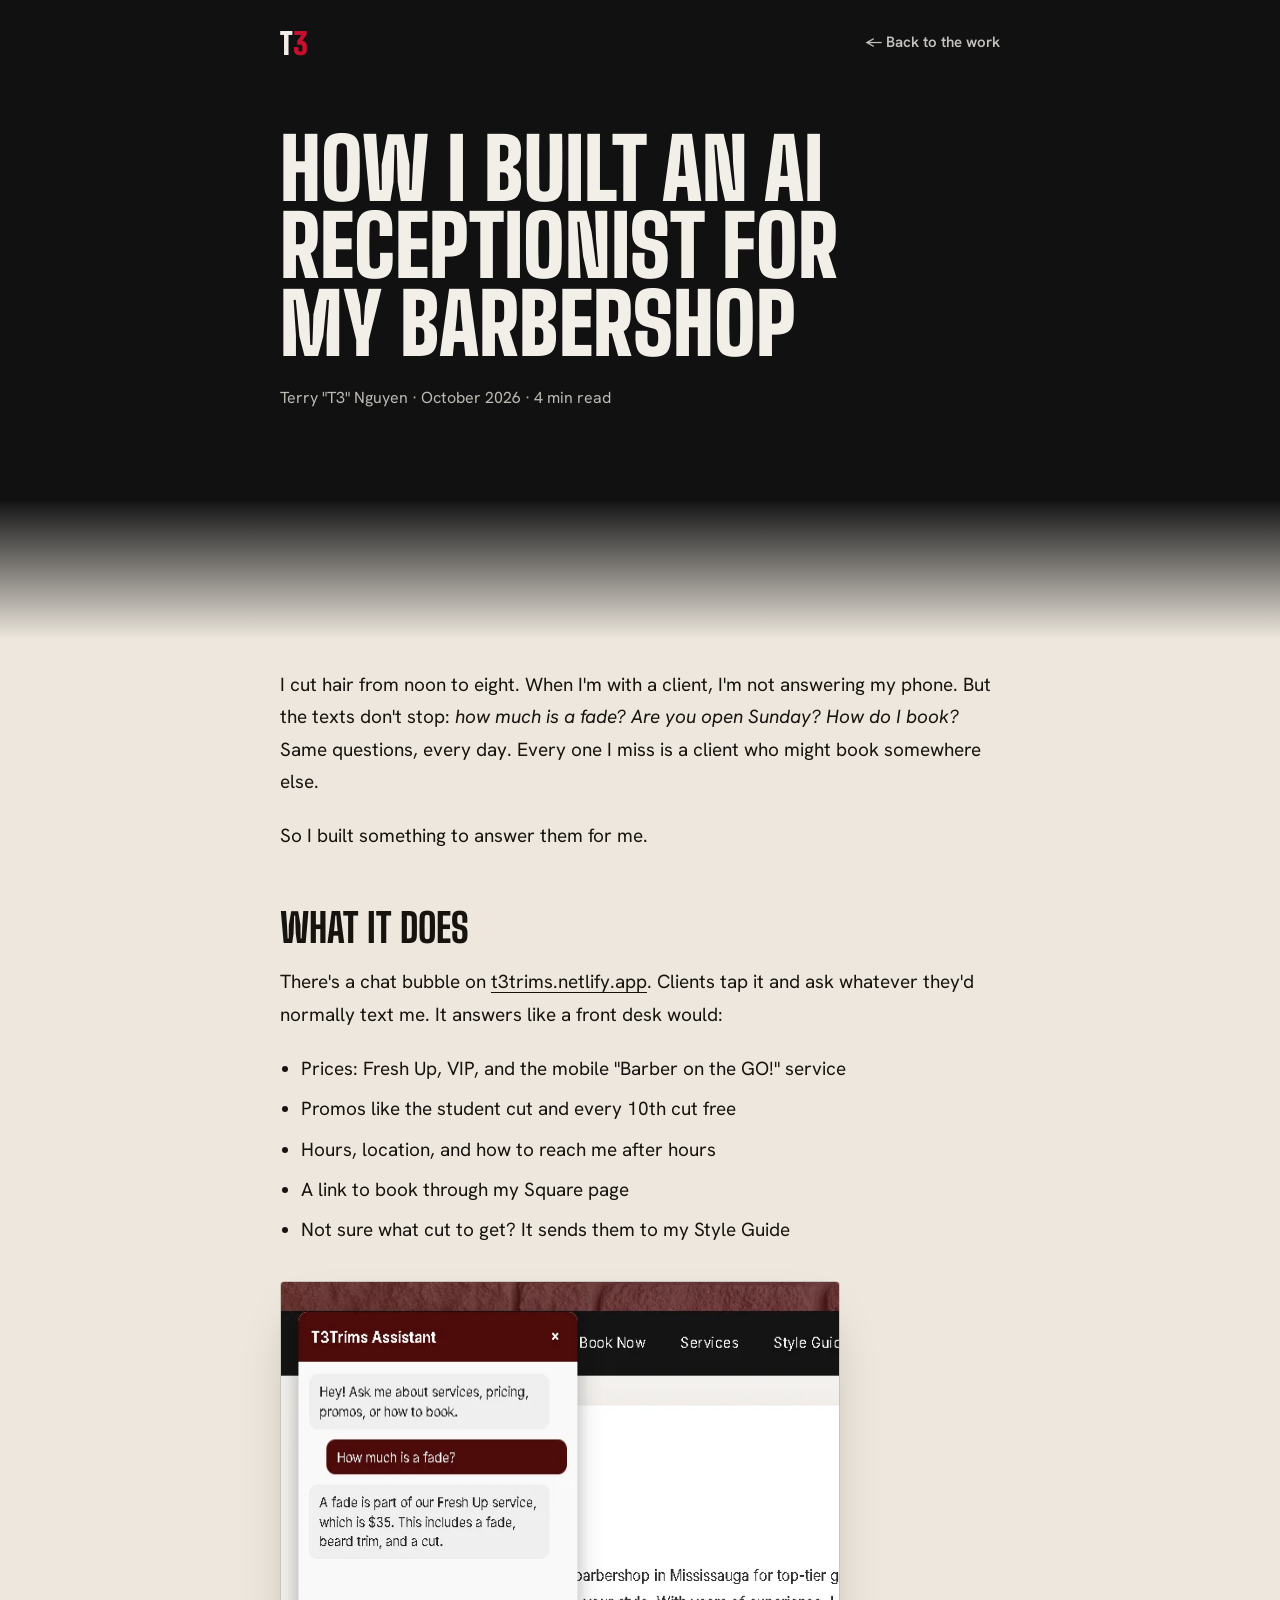
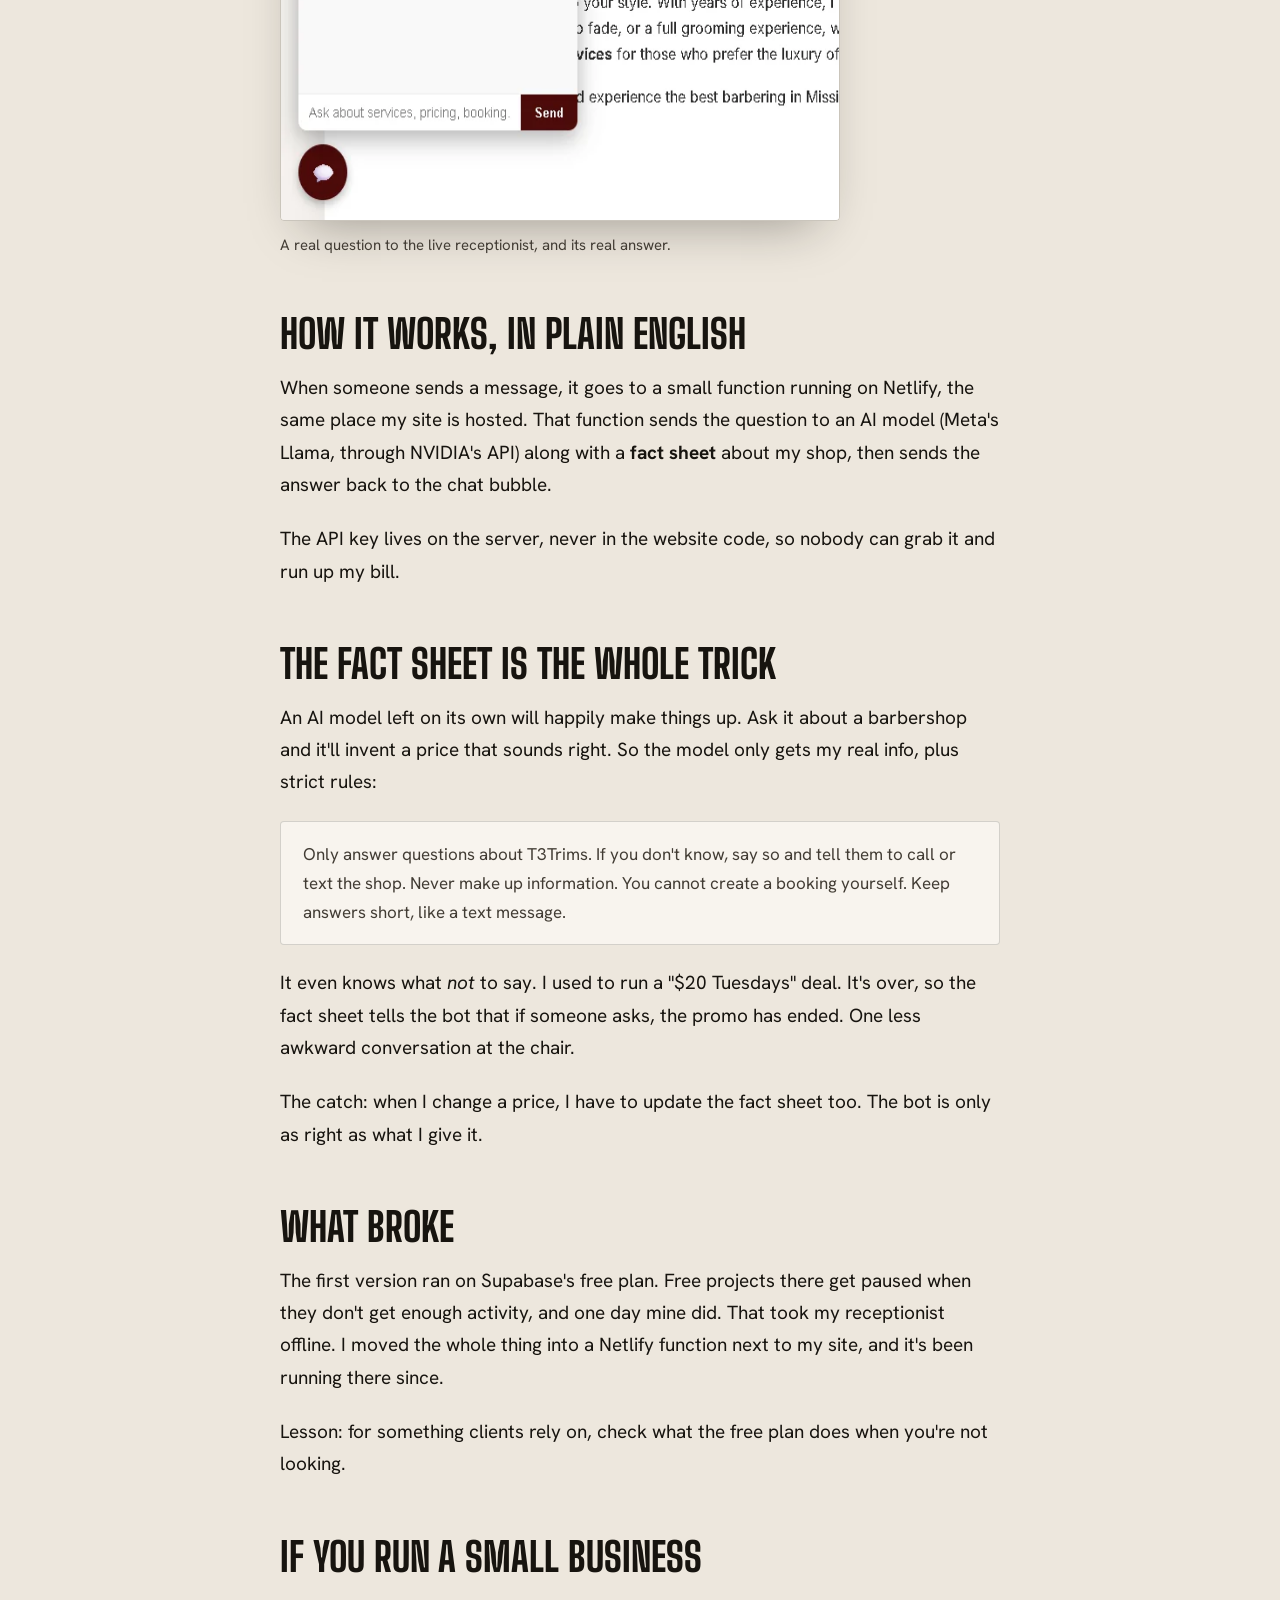
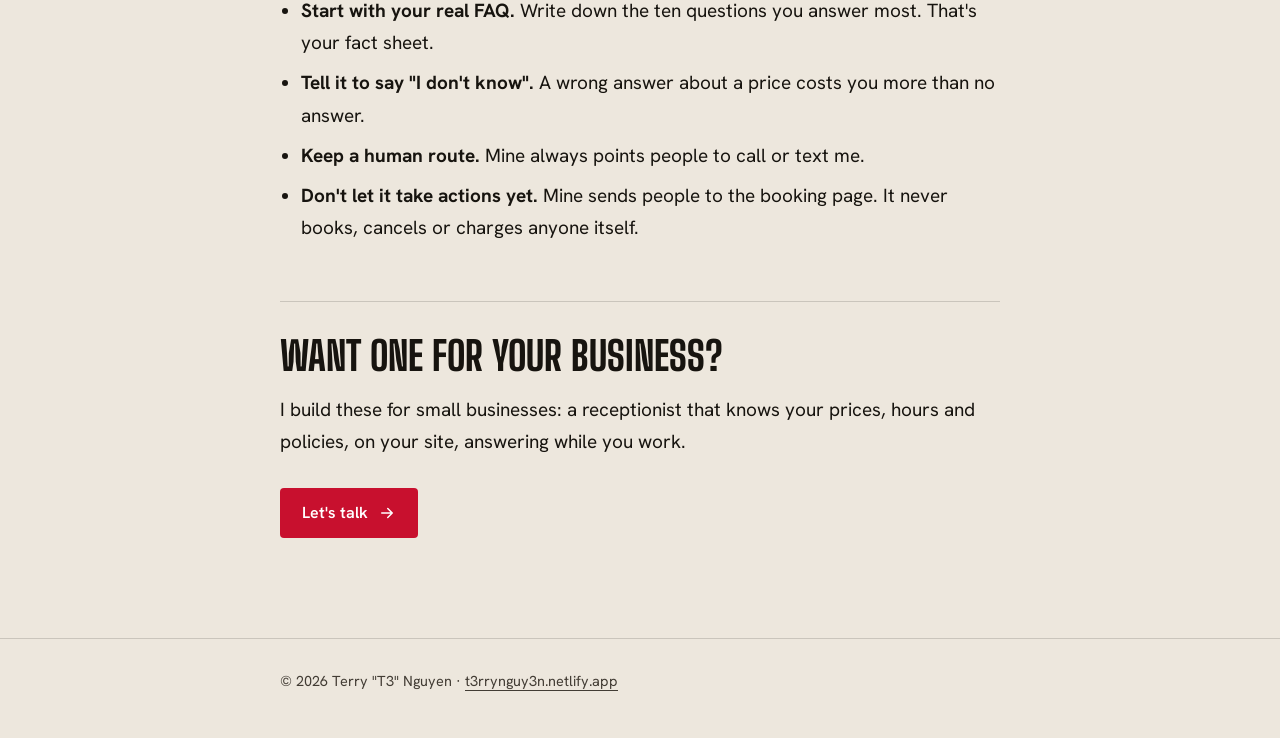
==== posts/ai-receptionist.html @ 87690758 "Add blog post: How I built an AI receptionist for my barbershop" ====
<!DOCTYPE html>
<html lang="en">
<head>
<meta charset="UTF-8">
<meta name="viewport" content="width=device-width, initial-scale=1.0">
<title>How I built an AI receptionist for my barbershop | T3</title>
<meta name="description" content="A barber's walkthrough of the AI chat receptionist on T3Trims: what it does, how it works, what broke, and what I'd tell another small business.">
<meta name="theme-color" content="#111112">
<meta property="og:title" content="How I built an AI receptionist for my barbershop">
<meta property="og:description" content="What it does, how it works, what broke, and what I'd tell another small business.">
<meta property="og:image" content="https://t3rrynguy3n.netlify.app/images/t3trims-chat.webp">
<meta property="og:type" content="article">
<meta property="og:url" content="https://t3rrynguy3n.netlify.app/posts/ai-receptionist.html">
<link rel="preconnect" href="https://fonts.googleapis.com">
<link rel="preconnect" href="https://fonts.gstatic.com" crossorigin>
<link href="https://fonts.googleapis.com/css2?family=Big+Shoulders+Display:wght@800;900&family=Hanken+Grotesk:wght@400;600;700&display=swap" rel="stylesheet">
<style>
  :root {
    --g8: #111112; --g6: #353639; --g0: #ede7dd;
    --ink-light: #f2efe9; --ink-light-2: #bdbab4; --ink-dark: #17140f; --ink-dark-2: #423c34;
    --red: #c8102e; --red-hover: #a50d26; --steel-dark: rgba(23,20,15,0.16);
    --display: "Big Shoulders Display", "Arial Narrow", sans-serif;
    --body: "Hanken Grotesk", system-ui, sans-serif;
  }
  * { box-sizing: border-box; margin: 0; padding: 0; }
  body { font: 19px/1.7 var(--body); background: var(--g0); color: var(--ink-dark); -webkit-font-smoothing: antialiased; caret-color: var(--red); }
  ::selection { background: var(--red); color: #fff; }
  a { color: inherit; text-underline-offset: 4px; text-decoration-thickness: 1px; }
  a:hover { color: var(--red); }
  :focus-visible { outline: 2px solid var(--red); outline-offset: 3px; border-radius: 2px; }
  .wrap { width: min(720px, 100% - 40px); margin: 0 auto; }

  header { background: var(--g8); color: var(--ink-light); padding: 28px 0 88px; position: relative; }
  header::after { content: ""; position: absolute; left: 0; right: 0; bottom: -140px; height: 140px; background: linear-gradient(var(--g8), var(--g0)); }
  .bar { display: flex; justify-content: space-between; align-items: center; margin-bottom: 72px; }
  .mark { font: 900 30px/1 var(--display); text-decoration: none; }
  .mark span { color: var(--red); }
  .back { font-size: 15px; font-weight: 600; text-decoration: none; opacity: .8; }
  .back:hover { opacity: 1; color: var(--ink-light); }
  h1 { font: 900 clamp(46px, 8vw, 84px)/0.92 var(--display); text-transform: uppercase; text-wrap: balance; }
  .meta { margin-top: 22px; font-size: 16px; color: var(--ink-light-2); }

  article { position: relative; z-index: 1; padding: 170px 0 100px; }
  article p { margin-bottom: 22px; max-width: 66ch; }
  article h2 { font: 800 clamp(30px, 4.4vw, 40px)/1 var(--display); text-transform: uppercase; margin: 56px 0 18px; }
  article ul { margin: 0 0 22px 1.1em; }
  article li { margin-bottom: 8px; }
  article strong { font-weight: 700; }
  figure { margin: 34px 0 40px; }
  figure img { display: block; width: 100%; max-width: 560px; border-radius: 4px; border: 1px solid var(--steel-dark); box-shadow: 0 24px 50px -24px rgba(23,20,15,.4); }
  figcaption { margin-top: 12px; font-size: 15px; color: var(--ink-dark-2); }
  blockquote { margin: 0 0 22px; padding: 18px 22px; background: #f8f4ee; border: 1px solid var(--steel-dark); border-radius: 4px; font-size: 17px; color: var(--ink-dark-2); }
  .cta { margin-top: 56px; padding-top: 34px; border-top: 1px solid var(--steel-dark); }
  .cta h2 { margin-top: 0; }
  .btn { display: inline-flex; align-items: center; gap: 10px; margin-top: 8px; font: 600 16px/1 var(--body); padding: 16px 22px; border-radius: 4px; text-decoration: none; background: var(--red); color: #fff; }
  .btn:hover { background: var(--red-hover); color: #fff; }
  svg.i { width: 18px; height: 18px; stroke: currentColor; fill: none; stroke-width: 2; stroke-linecap: round; stroke-linejoin: round; }
  footer { border-top: 1px solid var(--steel-dark); padding: 30px 0 44px; font-size: 14.5px; color: var(--ink-dark-2); }
  @media (max-width: 640px) { body { font-size: 18px; } header { padding-bottom: 60px; } .bar { margin-bottom: 52px; } }
</style>
</head>
<body>

<header>
  <div class="wrap">
    <div class="bar">
      <a class="mark" href="../">T<span>3</span></a>
      <a class="back" href="../#work">← Back to the work</a>
    </div>
    <h1>How I built an AI receptionist for my barbershop</h1>
    <p class="meta">Terry "T3" Nguyen · October 2026 · 4 min read</p>
  </div>
</header>

<main>
<article class="wrap">
  <p>I cut hair from noon to eight. When I'm with a client, I'm not answering my phone. But the texts don't stop: <em>how much is a fade? Are you open Sunday? How do I book?</em> Same questions, every day. Every one I miss is a client who might book somewhere else.</p>
  <p>So I built something to answer them for me.</p>

  <h2>What it does</h2>
  <p>There's a chat bubble on <a href="https://t3trims.netlify.app" target="_blank" rel="noopener">t3trims.netlify.app</a>. Clients tap it and ask whatever they'd normally text me. It answers like a front desk would:</p>
  <ul>
    <li>Prices: Fresh Up, VIP, and the mobile "Barber on the GO!" service</li>
    <li>Promos like the student cut and every 10th cut free</li>
    <li>Hours, location, and how to reach me after hours</li>
    <li>A link to book through my Square page</li>
    <li>Not sure what cut to get? It sends them to my Style Guide</li>
  </ul>
  <figure>
    <img src="../images/t3trims-chat.webp" alt="The T3Trims assistant answering &quot;How much is a fade?&quot; with: A fade is part of our Fresh Up service, which is $35." width="640" height="540">
    <figcaption>A real question to the live receptionist, and its real answer.</figcaption>
  </figure>

  <h2>How it works, in plain English</h2>
  <p>When someone sends a message, it goes to a small function running on Netlify, the same place my site is hosted. That function sends the question to an AI model (Meta's Llama, through NVIDIA's API) along with a <strong>fact sheet</strong> about my shop, then sends the answer back to the chat bubble.</p>
  <p>The API key lives on the server, never in the website code, so nobody can grab it and run up my bill.</p>

  <h2>The fact sheet is the whole trick</h2>
  <p>An AI model left on its own will happily make things up. Ask it about a barbershop and it'll invent a price that sounds right. So the model only gets my real info, plus strict rules:</p>
  <blockquote>Only answer questions about T3Trims. If you don't know, say so and tell them to call or text the shop. Never make up information. You cannot create a booking yourself. Keep answers short, like a text message.</blockquote>
  <p>It even knows what <em>not</em> to say. I used to run a "$20 Tuesdays" deal. It's over, so the fact sheet tells the bot that if someone asks, the promo has ended. One less awkward conversation at the chair.</p>
  <p>The catch: when I change a price, I have to update the fact sheet too. The bot is only as right as what I give it.</p>

  <h2>What broke</h2>
  <p>The first version ran on Supabase's free plan. Free projects there get paused when they don't get enough activity, and one day mine did. That took my receptionist offline. I moved the whole thing into a Netlify function next to my site, and it's been running there since.</p>
  <p>Lesson: for something clients rely on, check what the free plan does when you're not looking.</p>

  <h2>If you run a small business</h2>
  <ul>
    <li><strong>Start with your real FAQ.</strong> Write down the ten questions you answer most. That's your fact sheet.</li>
    <li><strong>Tell it to say "I don't know".</strong> A wrong answer about a price costs you more than no answer.</li>
    <li><strong>Keep a human route.</strong> Mine always points people to call or text me.</li>
    <li><strong>Don't let it take actions yet.</strong> Mine sends people to the booking page. It never books, cancels or charges anyone itself.</li>
  </ul>

  <div class="cta">
    <h2>Want one for your business?</h2>
    <p>I build these for small businesses: a receptionist that knows your prices, hours and policies, on your site, answering while you work.</p>
    <a class="btn" href="../#contact">Let's talk <svg class="i" viewBox="0 0 24 24"><path d="M5 12h14M13 6l6 6-6 6"/></svg></a>
  </div>
</article>
</main>

<footer>
  <div class="wrap">© 2026 Terry "T3" Nguyen · <a href="../">t3rrynguy3n.netlify.app</a></div>
</footer>

</body>
</html>
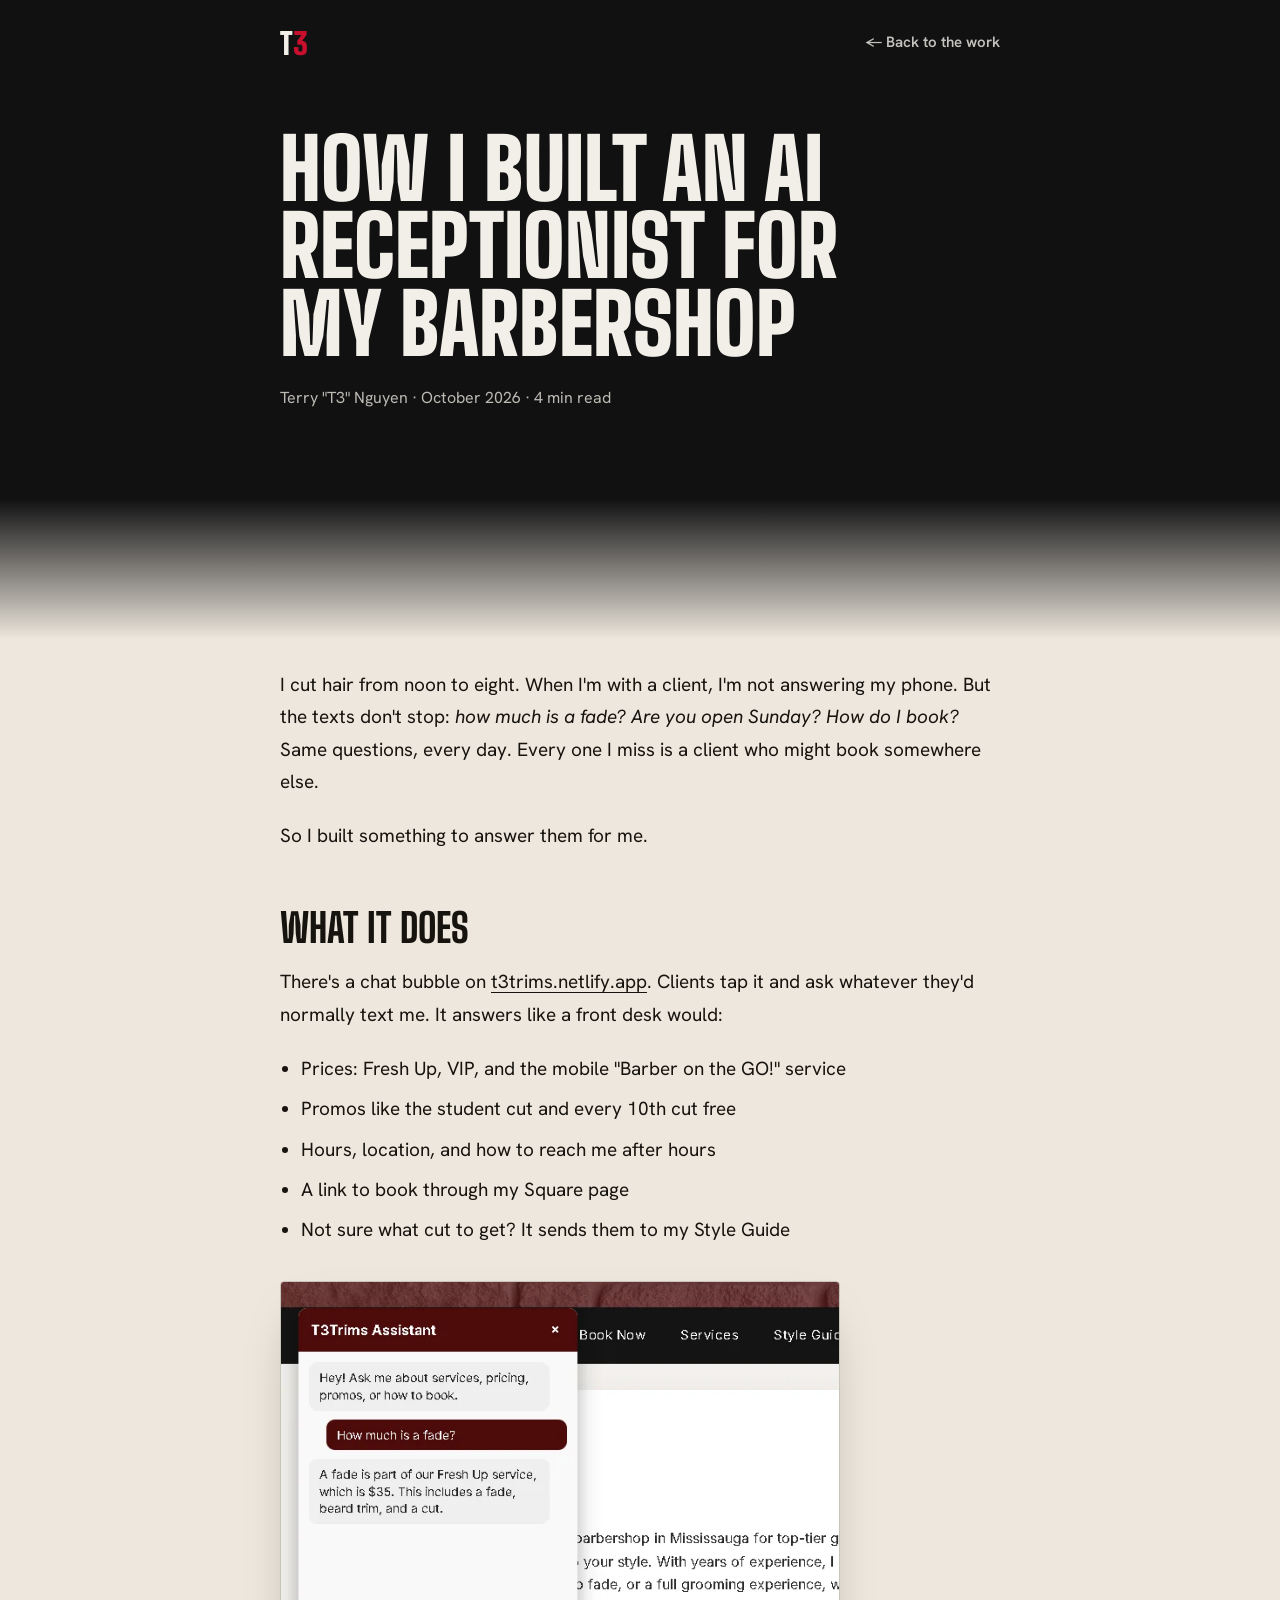
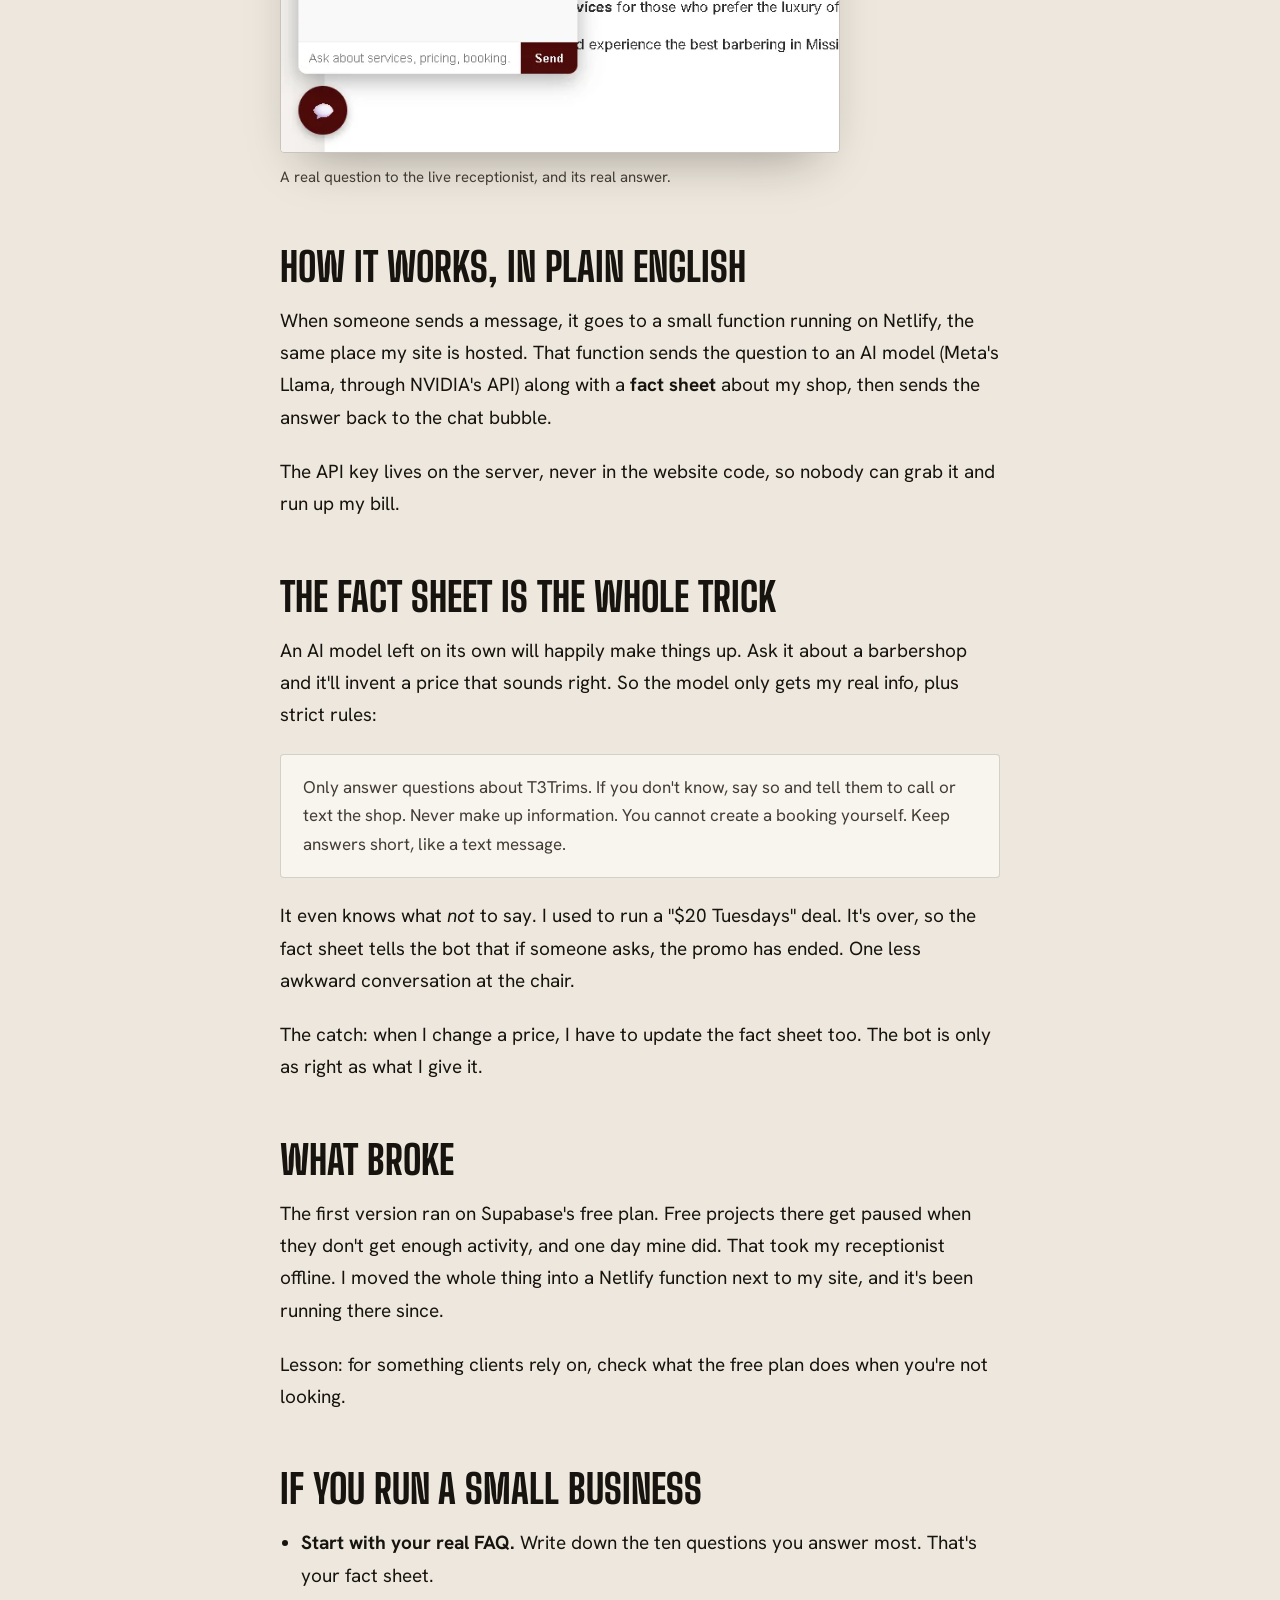
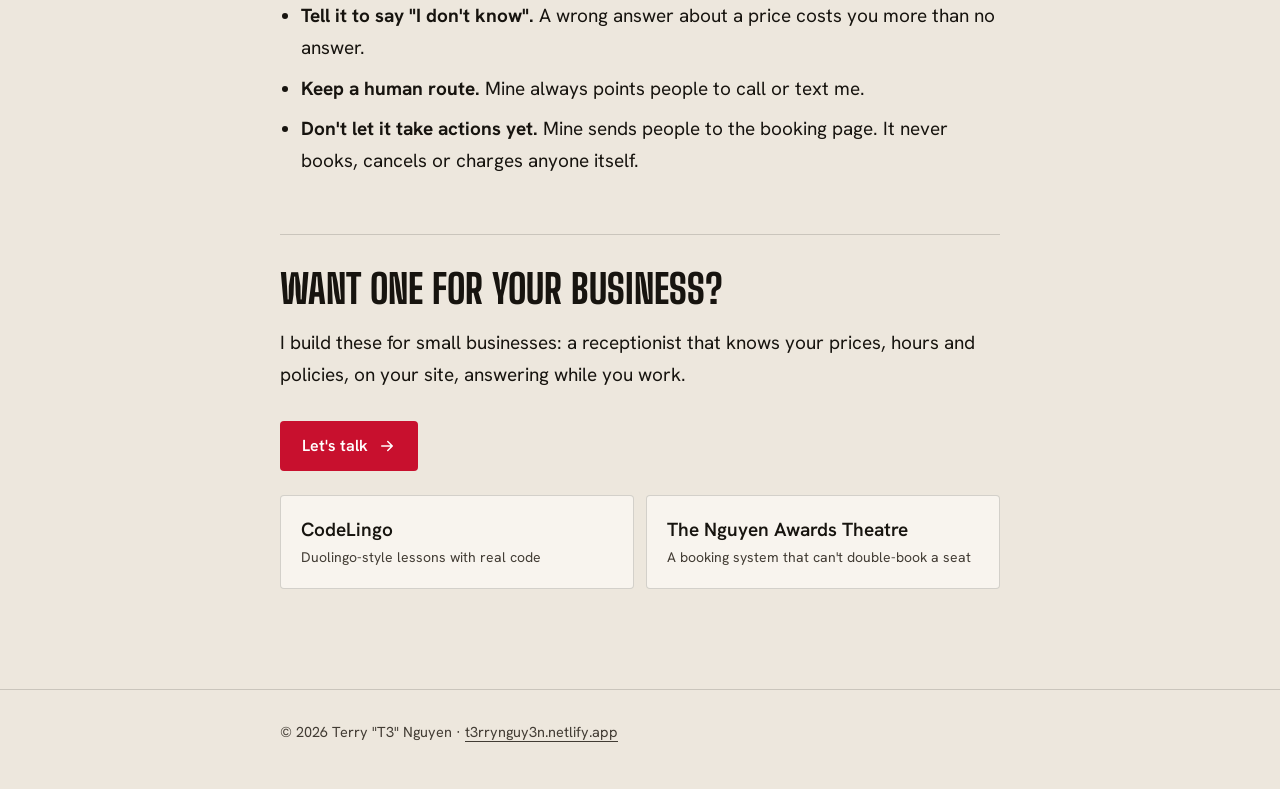
==== commit 880031ee: "Add CodeLingo and Theatre case studies; share post CSS Case study links on the work rows, cross-link" ====
--- a/posts/ai-receptionist.html
+++ b/posts/ai-receptionist.html
@@ -14,50 +14,7 @@
 <link rel="preconnect" href="https://fonts.googleapis.com">
 <link rel="preconnect" href="https://fonts.gstatic.com" crossorigin>
 <link href="https://fonts.googleapis.com/css2?family=Big+Shoulders+Display:wght@800;900&family=Hanken+Grotesk:wght@400;600;700&display=swap" rel="stylesheet">
-<style>
-  :root {
-    --g8: #111112; --g6: #353639; --g0: #ede7dd;
-    --ink-light: #f2efe9; --ink-light-2: #bdbab4; --ink-dark: #17140f; --ink-dark-2: #423c34;
-    --red: #c8102e; --red-hover: #a50d26; --steel-dark: rgba(23,20,15,0.16);
-    --display: "Big Shoulders Display", "Arial Narrow", sans-serif;
-    --body: "Hanken Grotesk", system-ui, sans-serif;
-  }
-  * { box-sizing: border-box; margin: 0; padding: 0; }
-  body { font: 19px/1.7 var(--body); background: var(--g0); color: var(--ink-dark); -webkit-font-smoothing: antialiased; caret-color: var(--red); }
-  ::selection { background: var(--red); color: #fff; }
-  a { color: inherit; text-underline-offset: 4px; text-decoration-thickness: 1px; }
-  a:hover { color: var(--red); }
-  :focus-visible { outline: 2px solid var(--red); outline-offset: 3px; border-radius: 2px; }
-  .wrap { width: min(720px, 100% - 40px); margin: 0 auto; }
-
-  header { background: var(--g8); color: var(--ink-light); padding: 28px 0 88px; position: relative; }
-  header::after { content: ""; position: absolute; left: 0; right: 0; bottom: -140px; height: 140px; background: linear-gradient(var(--g8), var(--g0)); }
-  .bar { display: flex; justify-content: space-between; align-items: center; margin-bottom: 72px; }
-  .mark { font: 900 30px/1 var(--display); text-decoration: none; }
-  .mark span { color: var(--red); }
-  .back { font-size: 15px; font-weight: 600; text-decoration: none; opacity: .8; }
-  .back:hover { opacity: 1; color: var(--ink-light); }
-  h1 { font: 900 clamp(46px, 8vw, 84px)/0.92 var(--display); text-transform: uppercase; text-wrap: balance; }
-  .meta { margin-top: 22px; font-size: 16px; color: var(--ink-light-2); }
-
-  article { position: relative; z-index: 1; padding: 170px 0 100px; }
-  article p { margin-bottom: 22px; max-width: 66ch; }
-  article h2 { font: 800 clamp(30px, 4.4vw, 40px)/1 var(--display); text-transform: uppercase; margin: 56px 0 18px; }
-  article ul { margin: 0 0 22px 1.1em; }
-  article li { margin-bottom: 8px; }
-  article strong { font-weight: 700; }
-  figure { margin: 34px 0 40px; }
-  figure img { display: block; width: 100%; max-width: 560px; border-radius: 4px; border: 1px solid var(--steel-dark); box-shadow: 0 24px 50px -24px rgba(23,20,15,.4); }
-  figcaption { margin-top: 12px; font-size: 15px; color: var(--ink-dark-2); }
-  blockquote { margin: 0 0 22px; padding: 18px 22px; background: #f8f4ee; border: 1px solid var(--steel-dark); border-radius: 4px; font-size: 17px; color: var(--ink-dark-2); }
-  .cta { margin-top: 56px; padding-top: 34px; border-top: 1px solid var(--steel-dark); }
-  .cta h2 { margin-top: 0; }
-  .btn { display: inline-flex; align-items: center; gap: 10px; margin-top: 8px; font: 600 16px/1 var(--body); padding: 16px 22px; border-radius: 4px; text-decoration: none; background: var(--red); color: #fff; }
-  .btn:hover { background: var(--red-hover); color: #fff; }
-  svg.i { width: 18px; height: 18px; stroke: currentColor; fill: none; stroke-width: 2; stroke-linecap: round; stroke-linejoin: round; }
-  footer { border-top: 1px solid var(--steel-dark); padding: 30px 0 44px; font-size: 14.5px; color: var(--ink-dark-2); }
-  @media (max-width: 640px) { body { font-size: 18px; } header { padding-bottom: 60px; } .bar { margin-bottom: 52px; } }
-</style>
+<link rel="stylesheet" href="post.css">
 </head>
 <body>
 
@@ -117,6 +74,10 @@
     <h2>Want one for your business?</h2>
     <p>I build these for small businesses: a receptionist that knows your prices, hours and policies, on your site, answering while you work.</p>
     <a class="btn" href="../#contact">Let's talk <svg class="i" viewBox="0 0 24 24"><path d="M5 12h14M13 6l6 6-6 6"/></svg></a>
+    <nav class="more" aria-label="More case studies">
+      <a href="codelingo.html">CodeLingo<span>Duolingo-style lessons with real code</span></a>
+      <a href="theatre.html">The Nguyen Awards Theatre<span>A booking system that can't double-book a seat</span></a>
+    </nav>
   </div>
 </article>
 </main>
--- a/posts/post.css
+++ b/posts/post.css
@@ -0,0 +1,54 @@
+:root {
+  --g8: #111112; --g6: #353639; --g0: #ede7dd;
+  --ink-light: #f2efe9; --ink-light-2: #bdbab4; --ink-dark: #17140f; --ink-dark-2: #423c34;
+  --red: #c8102e; --red-hover: #a50d26; --steel-dark: rgba(23,20,15,0.16);
+  --display: "Big Shoulders Display", "Arial Narrow", sans-serif;
+  --body: "Hanken Grotesk", system-ui, sans-serif;
+}
+* { box-sizing: border-box; margin: 0; padding: 0; }
+body { font: 19px/1.7 var(--body); background: var(--g0); color: var(--ink-dark); -webkit-font-smoothing: antialiased; caret-color: var(--red); }
+::selection { background: var(--red); color: #fff; }
+a { color: inherit; text-underline-offset: 4px; text-decoration-thickness: 1px; }
+a:hover { color: var(--red); }
+:focus-visible { outline: 2px solid var(--red); outline-offset: 3px; border-radius: 2px; }
+.wrap { width: min(720px, 100% - 40px); margin: 0 auto; }
+
+header { background: var(--g8); color: var(--ink-light); padding: 28px 0 88px; position: relative; }
+header::after { content: ""; position: absolute; left: 0; right: 0; bottom: -140px; height: 140px; background: linear-gradient(var(--g8), var(--g0)); }
+.bar { display: flex; justify-content: space-between; align-items: center; margin-bottom: 72px; }
+.mark { font: 900 30px/1 var(--display); text-decoration: none; }
+.mark span { color: var(--red); }
+.back { font-size: 15px; font-weight: 600; text-decoration: none; opacity: .8; }
+.back:hover { opacity: 1; color: var(--ink-light); }
+h1 { font: 900 clamp(46px, 8vw, 84px)/0.92 var(--display); text-transform: uppercase; text-wrap: balance; }
+.meta { margin-top: 22px; font-size: 16px; color: var(--ink-light-2); }
+
+article { position: relative; z-index: 1; padding: 170px 0 100px; }
+article p { margin-bottom: 22px; max-width: 66ch; }
+article h2 { font: 800 clamp(30px, 4.4vw, 40px)/1 var(--display); text-transform: uppercase; margin: 56px 0 18px; }
+article ul { margin: 0 0 22px 1.1em; }
+article li { margin-bottom: 8px; }
+article strong { font-weight: 700; }
+figure { margin: 34px 0 40px; }
+figure img { display: block; width: 100%; height: auto; max-width: 560px; border-radius: 4px; border: 1px solid var(--steel-dark); box-shadow: 0 24px 50px -24px rgba(23,20,15,.4); }
+figcaption { margin-top: 12px; font-size: 15px; color: var(--ink-dark-2); }
+blockquote { margin: 0 0 22px; padding: 18px 22px; background: #f8f4ee; border: 1px solid var(--steel-dark); border-radius: 4px; font-size: 17px; color: var(--ink-dark-2); }
+.cta { margin-top: 56px; padding-top: 34px; border-top: 1px solid var(--steel-dark); }
+.cta h2 { margin-top: 0; }
+.btn { display: inline-flex; align-items: center; gap: 10px; margin-top: 8px; font: 600 16px/1 var(--body); padding: 16px 22px; border-radius: 4px; text-decoration: none; background: var(--red); color: #fff; }
+.btn:hover { background: var(--red-hover); color: #fff; }
+svg.i { width: 18px; height: 18px; stroke: currentColor; fill: none; stroke-width: 2; stroke-linecap: round; stroke-linejoin: round; }
+footer { border-top: 1px solid var(--steel-dark); padding: 30px 0 44px; font-size: 14.5px; color: var(--ink-dark-2); }
+@media (max-width: 640px) { body { font-size: 18px; } header { padding-bottom: 60px; } .bar { margin-bottom: 52px; } }
+
+/* case studies */
+.facts { display: grid; grid-template-columns: repeat(auto-fit, minmax(150px, 1fr)); gap: 18px 28px; margin-top: 36px; padding-top: 22px; border-top: 1px solid rgba(242,239,233,.14); }
+.facts dt { font-size: 13px; font-weight: 600; letter-spacing: .08em; text-transform: uppercase; color: var(--ink-light-2); }
+.facts dd { margin-top: 4px; font-size: 16px; font-weight: 600; line-height: 1.4; }
+.facts a:hover { color: var(--ink-light); }
+figure.wide img { max-width: 100%; height: auto; }
+.more { display: grid; grid-template-columns: repeat(auto-fit, minmax(200px, 1fr)); gap: 12px; margin-top: 24px; }
+.more a { display: block; padding: 18px 20px; border: 1px solid var(--steel-dark); border-radius: 4px; background: #f8f4ee; text-decoration: none; font-weight: 600; }
+.more a span { display: block; font-size: 14px; font-weight: 400; color: var(--ink-dark-2); }
+.more a:hover { border-color: var(--red); }
+code { font: 0.9em/1 ui-monospace, Consolas, monospace; background: #f8f4ee; border: 1px solid var(--steel-dark); border-radius: 3px; padding: 2px 5px; }
